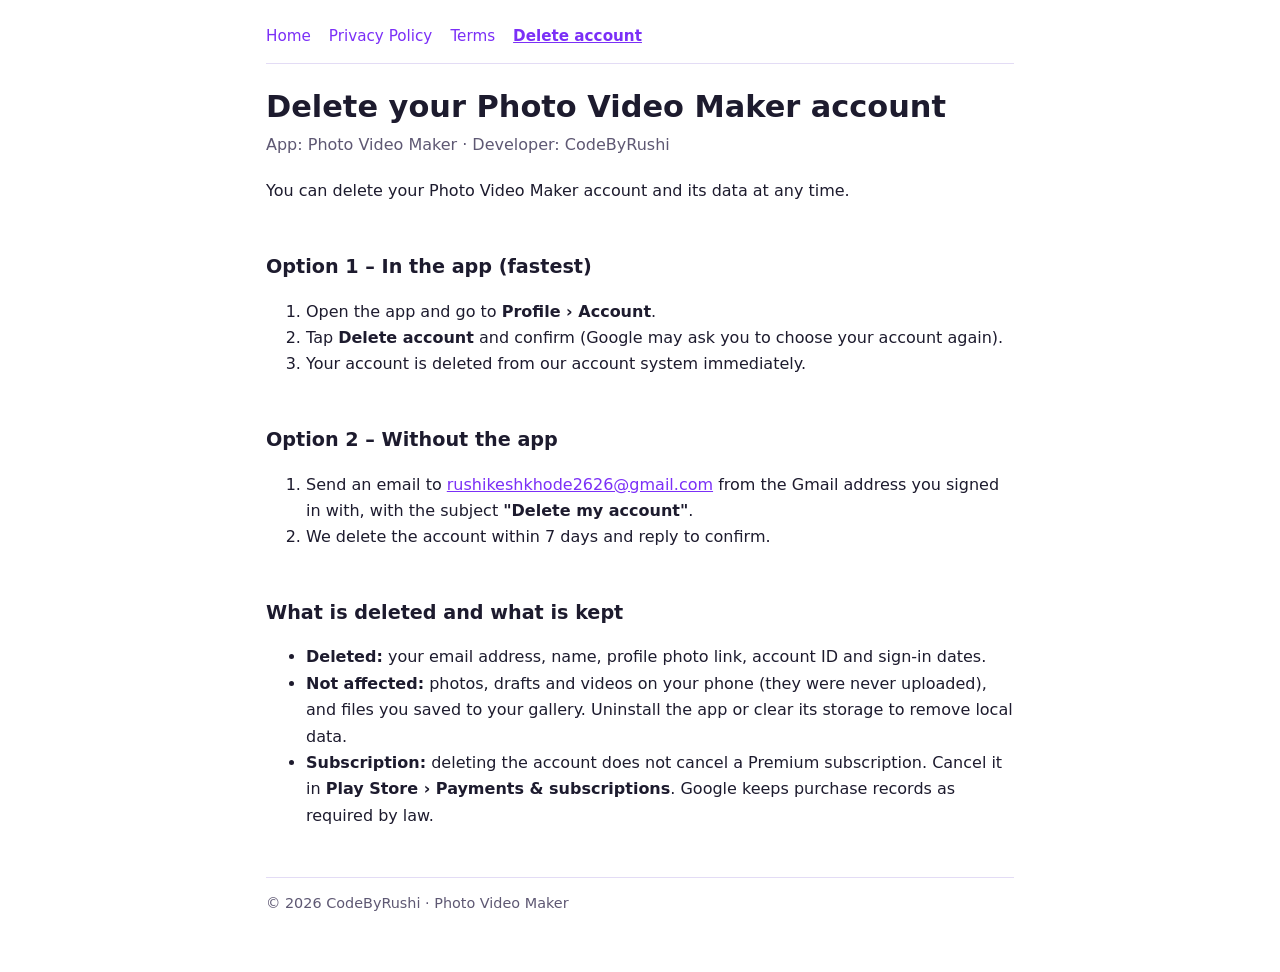
==== delete-account.html @ f14a8092 "Add files via upload" ====
<!doctype html>
<html lang="en">
<head>
<meta charset="utf-8">
<meta name="viewport" content="width=device-width, initial-scale=1">
<title>Delete Account – Photo Video Maker</title>
<meta name="description" content="How to delete your Photo Video Maker account and data.">
<link rel="stylesheet" href="style.css">
</head>
<body>
<div class="wrap">
<nav>
  <a href="index.html">Home</a>
  <a href="privacy-policy.html">Privacy Policy</a>
  <a href="terms.html">Terms</a>
  <a href="delete-account.html" aria-current="page">Delete account</a>
</nav>

<h1>Delete your Photo Video Maker account</h1>
<p class="meta">App: Photo Video Maker · Developer: CodeByRushi</p>
<p>You can delete your Photo Video Maker account and its data at any time.</p>

<h2>Option 1 – In the app (fastest)</h2>
<ol>
  <li>Open the app and go to <strong>Profile › Account</strong>.</li>
  <li>Tap <strong>Delete account</strong> and confirm (Google may ask you to choose your account again).</li>
  <li>Your account is deleted from our account system immediately.</li>
</ol>

<h2>Option 2 – Without the app</h2>
<ol>
  <li>Send an email to <a href="mailto:rushikeshkhode2626@gmail.com?subject=Delete%20my%20account">rushikeshkhode2626@gmail.com</a> from the Gmail address you signed in with, with the subject <strong>"Delete my account"</strong>.</li>
  <li>We delete the account within 7 days and reply to confirm.</li>
</ol>

<h2>What is deleted and what is kept</h2>
<ul>
  <li><strong>Deleted:</strong> your email address, name, profile photo link, account ID and sign-in dates.</li>
  <li><strong>Not affected:</strong> photos, drafts and videos on your phone (they were never uploaded), and files you saved to your gallery. Uninstall the app or clear its storage to remove local data.</li>
  <li><strong>Subscription:</strong> deleting the account does not cancel a Premium subscription. Cancel it in <strong>Play Store › Payments &amp; subscriptions</strong>. Google keeps purchase records as required by law.</li>
</ul>

<footer>© 2026 CodeByRushi · Photo Video Maker</footer>
</div>
</body>
</html>
---- style.css ----
:root {
  --bg: #ffffff;
  --text: #1d1b2e;
  --muted: #5e5873;
  --accent: #7b2ff7;
  --card: #f6f3fd;
  --border: #e3dcf5;
}
@media (prefers-color-scheme: dark) {
  :root {
    --bg: #140f24;
    --text: #ece8f6;
    --muted: #b3aac9;
    --accent: #ff6fb5;
    --card: #1f1834;
    --border: #2f2647;
  }
}
* { box-sizing: border-box; }
html { -webkit-text-size-adjust: 100%; }
body {
  margin: 0;
  background: var(--bg);
  color: var(--text);
  font-family: system-ui, -apple-system, "Segoe UI", Roboto, sans-serif;
  line-height: 1.65;
  overflow-wrap: anywhere;
}
.wrap { max-width: 780px; margin: 0 auto; padding: 24px 16px 56px; }
nav { display: flex; flex-wrap: wrap; gap: 8px 18px; padding-bottom: 14px; border-bottom: 1px solid var(--border); font-size: .95em; }
nav a { text-decoration: none; }
nav a[aria-current="page"] { font-weight: 600; text-decoration: underline; }
h1 { font-size: 1.9em; line-height: 1.25; margin: 24px 0 6px; }
h2 { font-size: 1.2em; margin-top: 2em; padding-top: .4em; }
h3 { font-size: 1.02em; margin: 1.3em 0 .3em; }
a { color: var(--accent); }
.meta { color: var(--muted); margin: 0 0 20px; }
.box { background: var(--card); border: 1px solid var(--border); border-radius: 12px; padding: 14px 18px; margin: 18px 0; }
.box ul { margin: 6px 0; padding-left: 20px; }
.table { width: 100%; overflow-x: auto; }
table { border-collapse: collapse; width: 100%; font-size: .93em; }
th, td { border: 1px solid var(--border); padding: 8px 10px; text-align: left; vertical-align: top; }
th { background: var(--card); }
footer { margin-top: 48px; padding-top: 14px; border-top: 1px solid var(--border); color: var(--muted); font-size: .9em; }
.cards { display: grid; gap: 12px; margin-top: 20px; }
.cards a { display: block; padding: 16px 18px; border: 1px solid var(--border); border-radius: 12px; background: var(--card); text-decoration: none; color: var(--text); }
.cards a strong { color: var(--accent); display: block; font-size: 1.05em; }
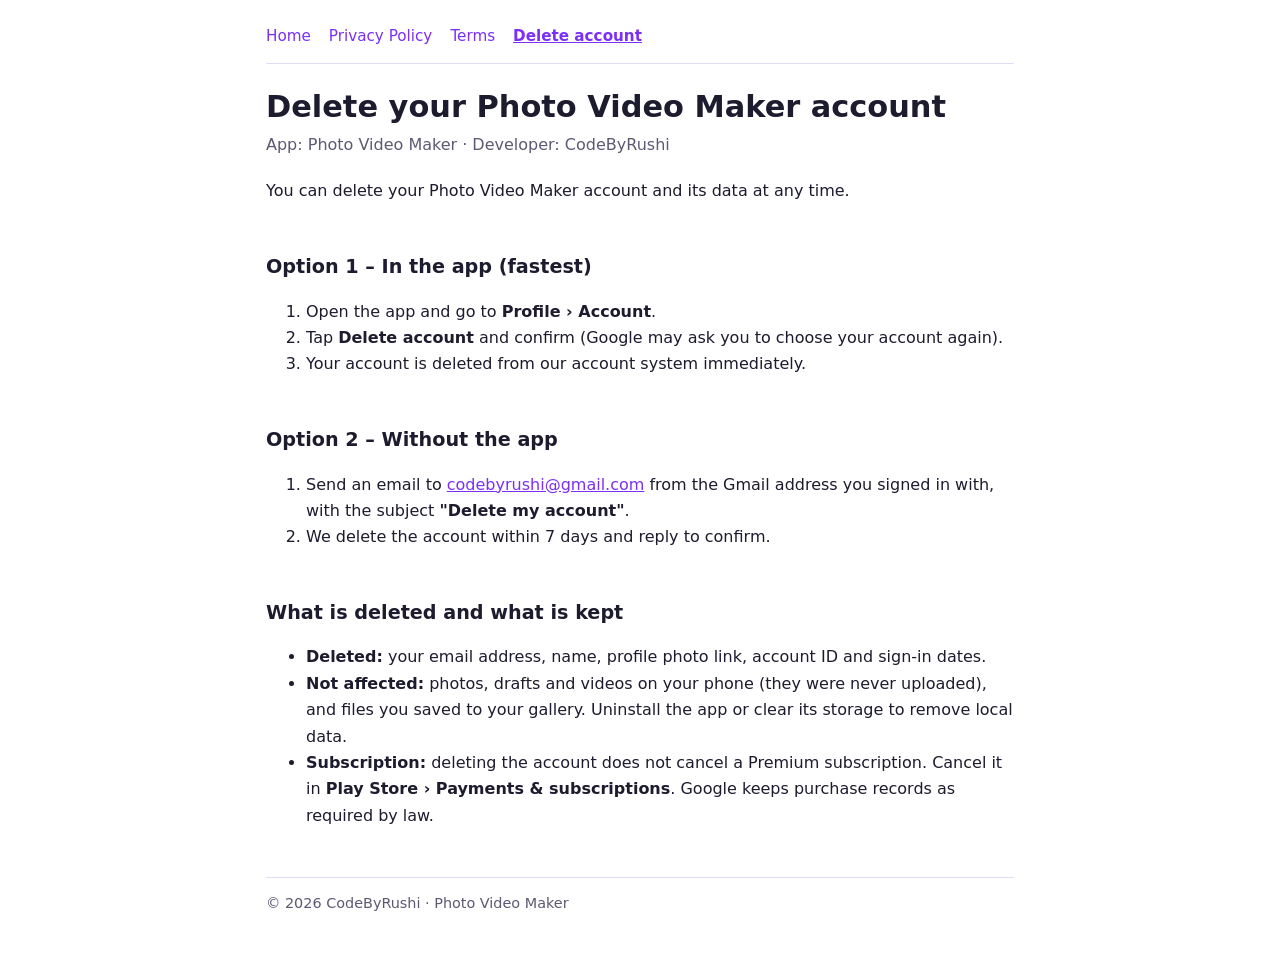
==== commit 655a7ee7: "Update delete-account.html" ====
--- a/delete-account.html
+++ b/delete-account.html
@@ -29,7 +29,7 @@
 
 <h2>Option 2 – Without the app</h2>
 <ol>
-  <li>Send an email to <a href="mailto:rushikeshkhode2626@gmail.com?subject=Delete%20my%20account">rushikeshkhode2626@gmail.com</a> from the Gmail address you signed in with, with the subject <strong>"Delete my account"</strong>.</li>
+  <li>Send an email to <a href="mailto:codebyrushi@gmail.com?subject=Delete%20my%20account">codebyrushi@gmail.com</a> from the Gmail address you signed in with, with the subject <strong>"Delete my account"</strong>.</li>
   <li>We delete the account within 7 days and reply to confirm.</li>
 </ol>
 
